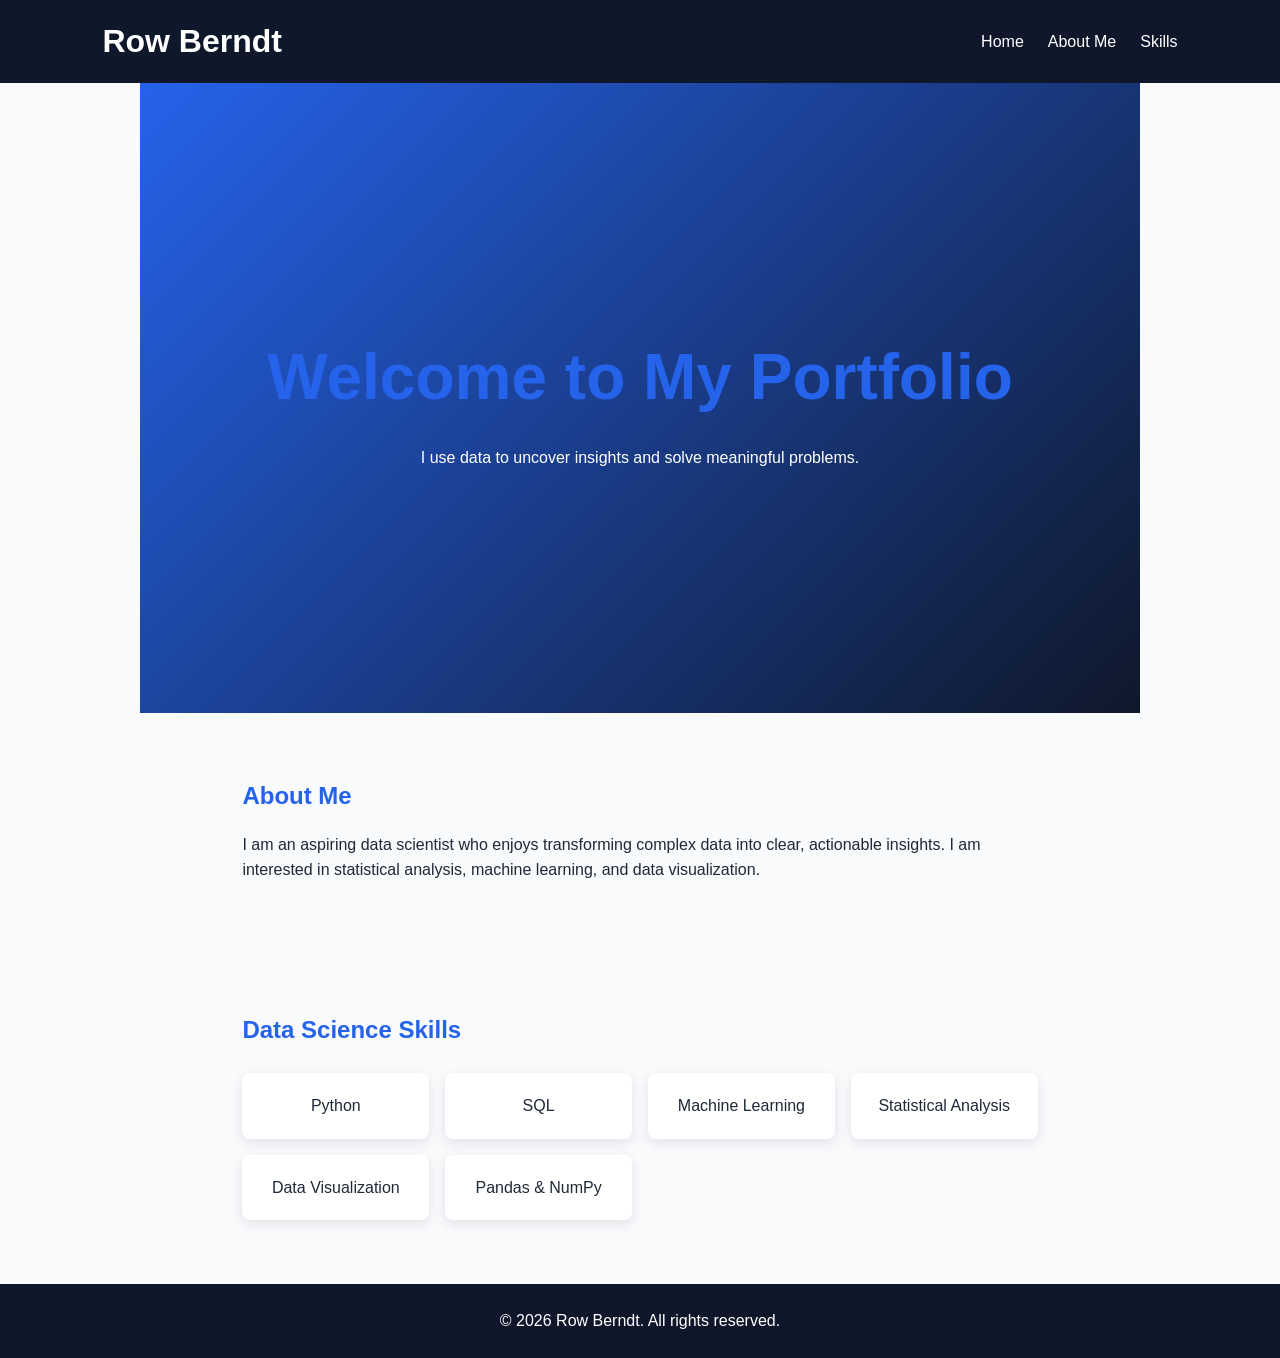
==== index.html @ 3aa7c5f9 "Add initial data science portfolio page" ====
<!DOCTYPE html>
<html lang="en">
<head>
  <meta charset="UTF-8">
  <meta name="viewport" content="width=device-width, initial-scale=1.0">
  <meta name="description" content="Row Berndt's data science portfolio">
  <title>Row Berndt | Data Scientist</title>
  <style>
    * {
      box-sizing: border-box;
      margin: 0;
      padding: 0;
    }

    html {
      scroll-behavior: smooth;
    }

    body {
      font-family: Arial, sans-serif;
      line-height: 1.6;
      color: #1f2937;
      background: #f8fafc;
    }

    header {
      display: flex;
      justify-content: space-between;
      align-items: center;
      gap: 2rem;
      padding: 1rem 8%;
      color: white;
      background: #0f172a;
    }

    nav ul {
      display: flex;
      gap: 1.5rem;
      list-style: none;
    }

    nav a {
      color: white;
      text-decoration: none;
    }

    nav a:hover,
    nav a:focus {
      color: #38bdf8;
    }

    .hero {
      min-height: 70vh;
      display: grid;
      place-content: center;
      padding: 2rem;
      text-align: center;
      color: white;
      background: linear-gradient(135deg, #2563eb, #0f172a);
    }

    .hero h2 {
      margin-bottom: 1rem;
      font-size: clamp(2rem, 6vw, 4rem);
    }

    section {
      max-width: 1000px;
      margin: auto;
      padding: 4rem 8%;
    }

    section h2 {
      margin-bottom: 1rem;
      color: #2563eb;
    }

    .skills-grid {
      display: grid;
      grid-template-columns: repeat(auto-fit, minmax(180px, 1fr));
      gap: 1rem;
      margin-top: 1.5rem;
    }

    .skill {
      padding: 1.25rem;
      text-align: center;
      background: white;
      border-radius: 8px;
      box-shadow: 0 4px 12px rgb(15 23 42 / 10%);
    }

    footer {
      padding: 1.5rem;
      text-align: center;
      color: white;
      background: #0f172a;
    }

    @media (max-width: 600px) {
      header {
        flex-direction: column;
      }
    }
  </style>
</head>
<body>
  <header>
    <h1>Row Berndt</h1>
    <nav aria-label="Main navigation">
      <ul>
        <li><a href="#home">Home</a></li>
        <li><a href="#about">About Me</a></li>
        <li><a href="#skills">Skills</a></li>
      </ul>
    </nav>
  </header>

  <main>
    <section class="hero" id="home">
      <div>
        <h2>Welcome to My Portfolio</h2>
        <p>I use data to uncover insights and solve meaningful problems.</p>
      </div>
    </section>

    <section id="about">
      <h2>About Me</h2>
      <p>
        I am an aspiring data scientist who enjoys transforming complex data
        into clear, actionable insights. I am interested in statistical
        analysis, machine learning, and data visualization.
      </p>
    </section>

    <section id="skills">
      <h2>Data Science Skills</h2>
      <div class="skills-grid">
        <div class="skill">Python</div>
        <div class="skill">SQL</div>
        <div class="skill">Machine Learning</div>
        <div class="skill">Statistical Analysis</div>
        <div class="skill">Data Visualization</div>
        <div class="skill">Pandas &amp; NumPy</div>
      </div>
    </section>
  </main>

  <footer>
    <p>&copy; 2026 Row Berndt. All rights reserved.</p>
  </footer>
</body>
</html>
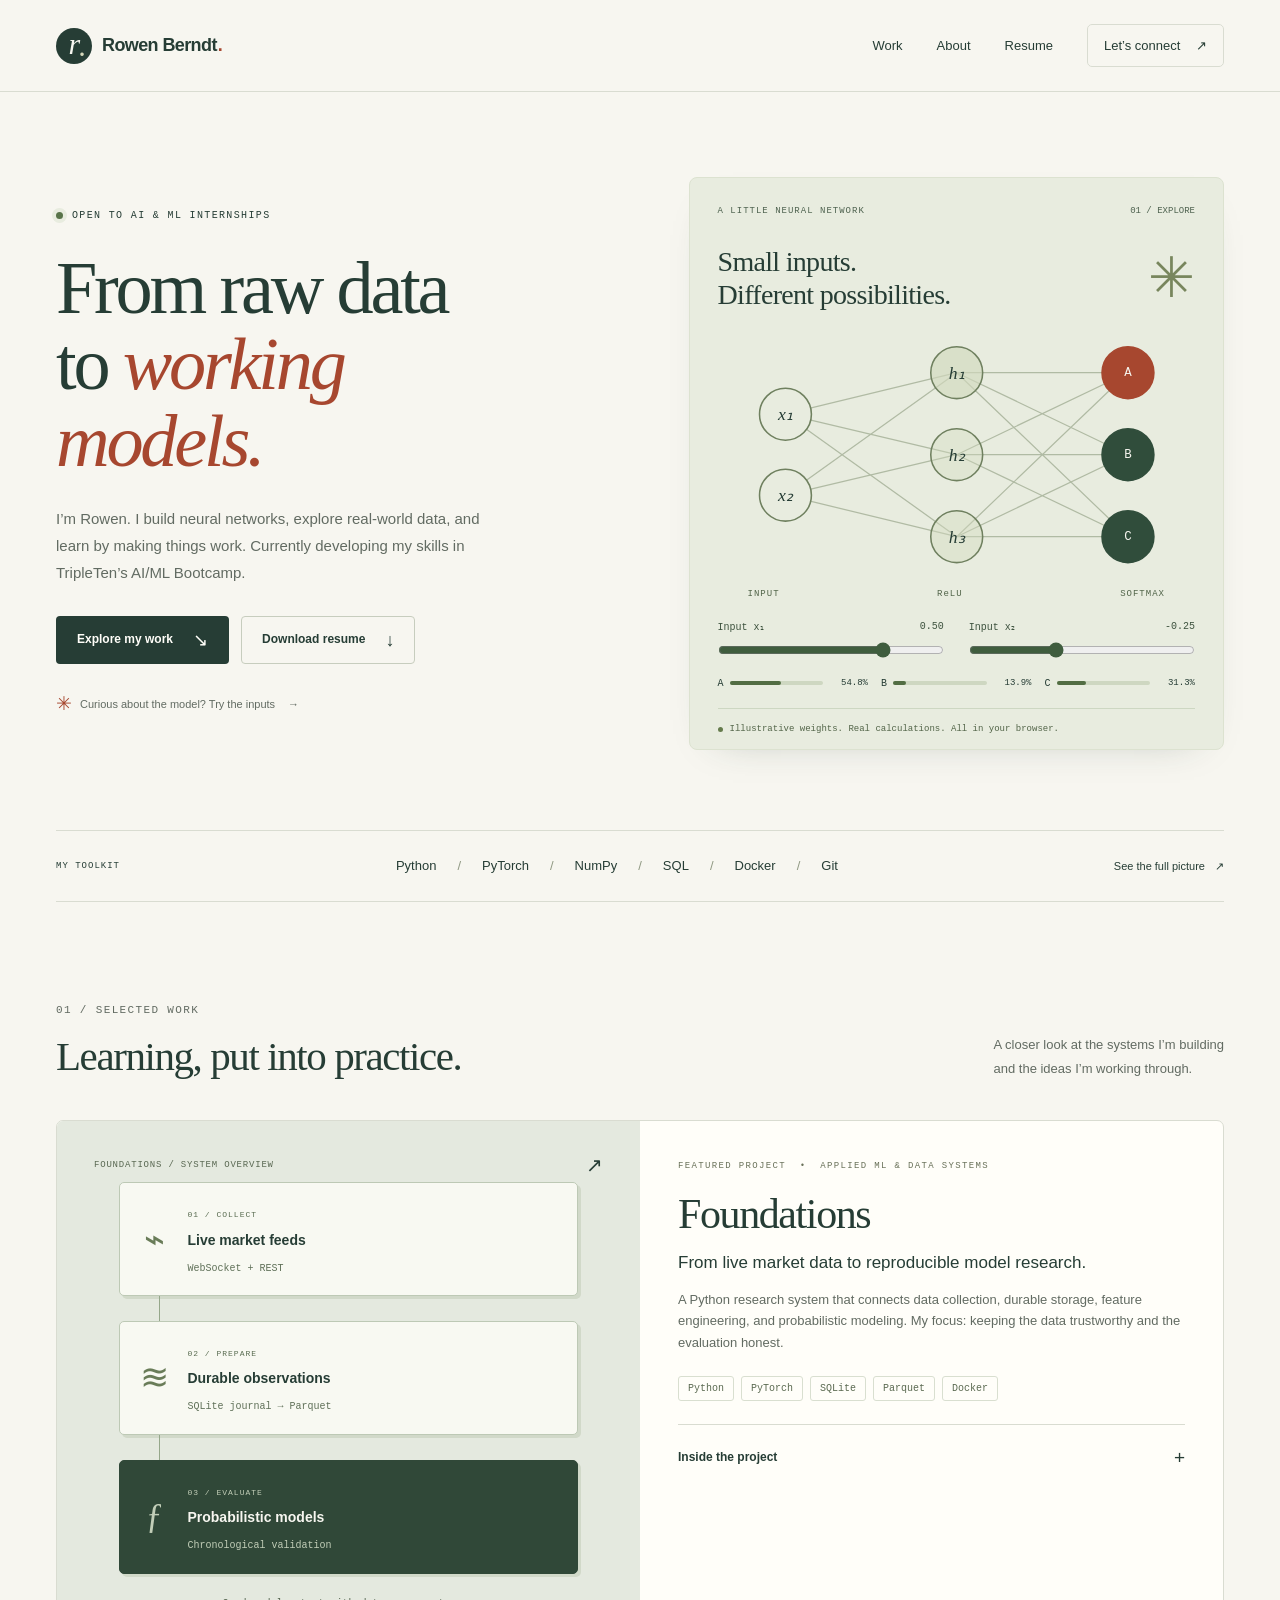
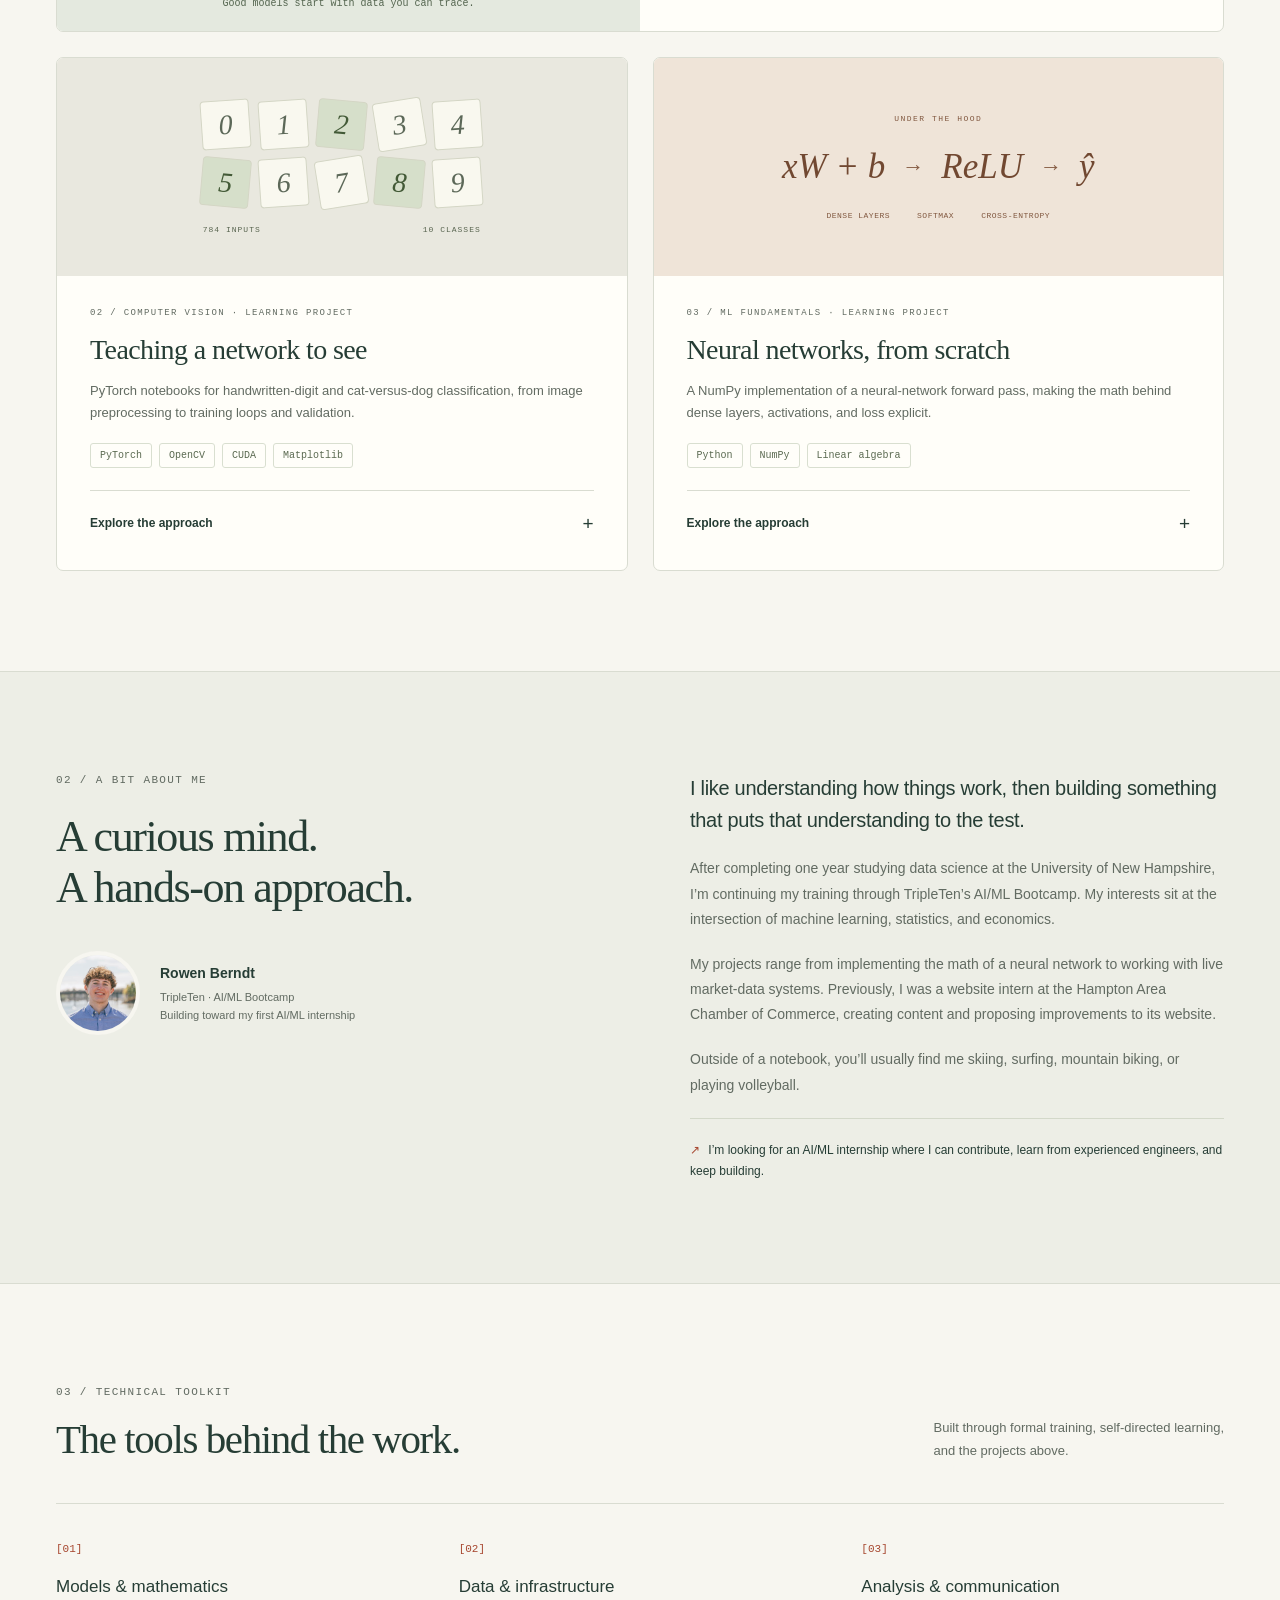
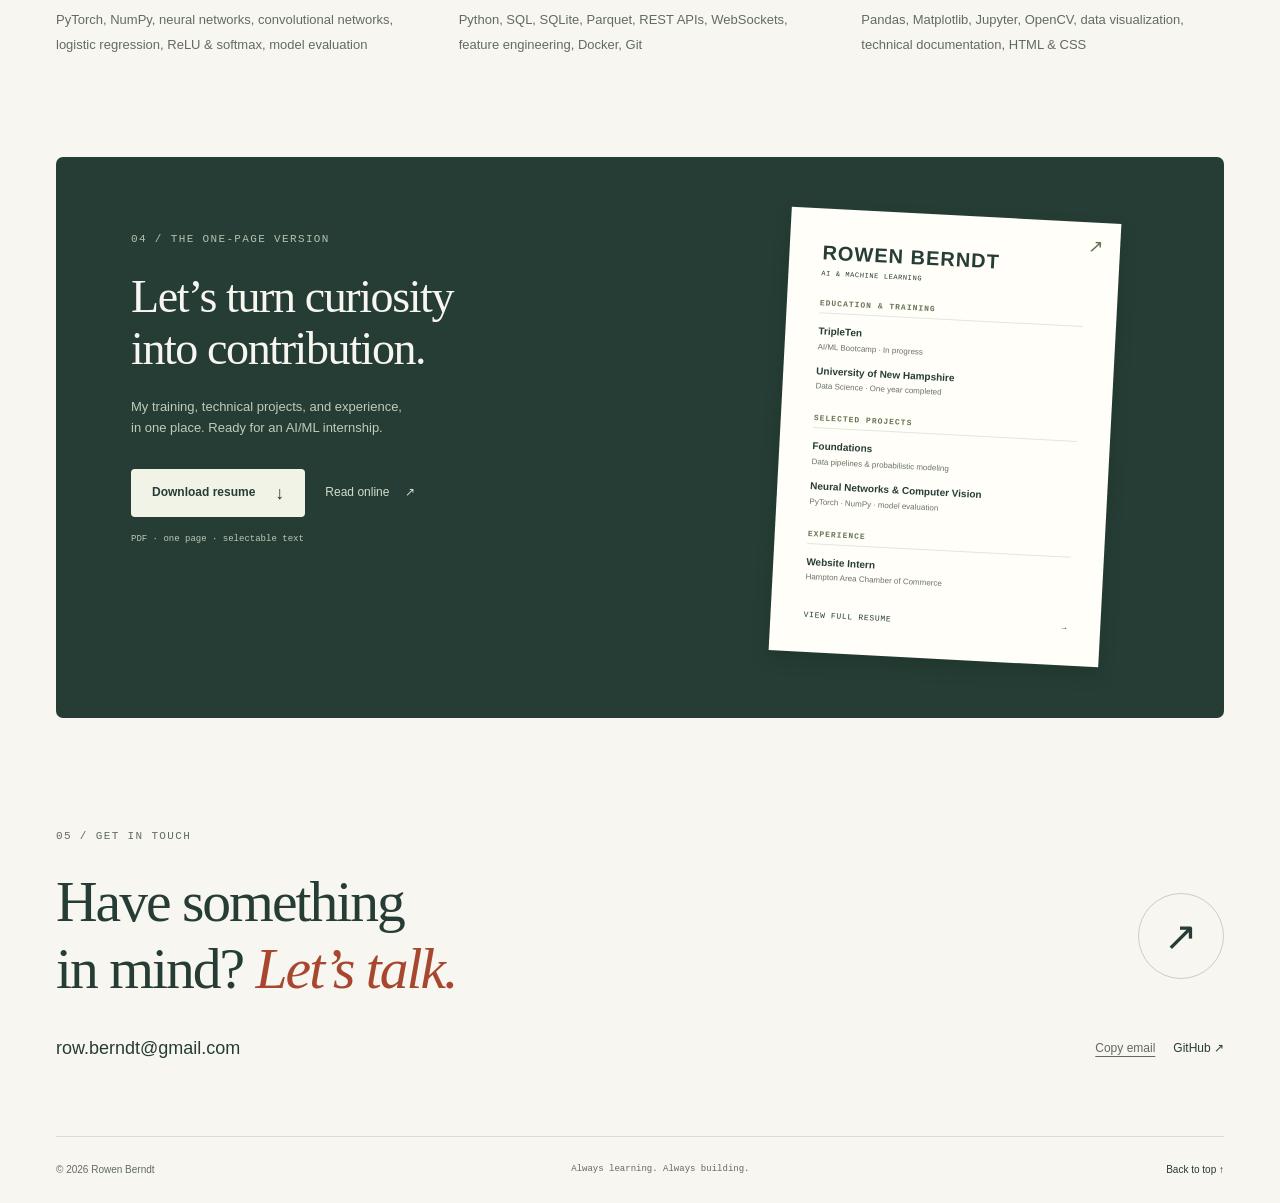
==== commit a21069ee: "Upgrade AI/ML portfolio and add internship-focused resume" ====
--- a/index.html
+++ b/index.html
@@ -2,152 +2,84 @@
 <html lang="en">
 <head>
   <meta charset="UTF-8">
-  <meta name="viewport" content="width=device-width, initial-scale=1.0">
-  <meta name="description" content="Row Berndt's data science portfolio">
-  <title>Row Berndt | Data Scientist</title>
-  <style>
-    * {
-      box-sizing: border-box;
-      margin: 0;
-      padding: 0;
-    }
-
-    html {
-      scroll-behavior: smooth;
-    }
-
-    body {
-      font-family: Arial, sans-serif;
-      line-height: 1.6;
-      color: #1f2937;
-      background: #f8fafc;
-    }
-
-    header {
-      display: flex;
-      justify-content: space-between;
-      align-items: center;
-      gap: 2rem;
-      padding: 1rem 8%;
-      color: white;
-      background: #0f172a;
-    }
-
-    nav ul {
-      display: flex;
-      gap: 1.5rem;
-      list-style: none;
-    }
-
-    nav a {
-      color: white;
-      text-decoration: none;
-    }
-
-    nav a:hover,
-    nav a:focus {
-      color: #38bdf8;
-    }
-
-    .hero {
-      min-height: 70vh;
-      display: grid;
-      place-content: center;
-      padding: 2rem;
-      text-align: center;
-      color: white;
-      background: linear-gradient(135deg, #2563eb, #0f172a);
-    }
-
-    .hero h2 {
-      margin-bottom: 1rem;
-      font-size: clamp(2rem, 6vw, 4rem);
-    }
-
-    section {
-      max-width: 1000px;
-      margin: auto;
-      padding: 4rem 8%;
-    }
-
-    section h2 {
-      margin-bottom: 1rem;
-      color: #2563eb;
-    }
-
-    .skills-grid {
-      display: grid;
-      grid-template-columns: repeat(auto-fit, minmax(180px, 1fr));
-      gap: 1rem;
-      margin-top: 1.5rem;
-    }
-
-    .skill {
-      padding: 1.25rem;
-      text-align: center;
-      background: white;
-      border-radius: 8px;
-      box-shadow: 0 4px 12px rgb(15 23 42 / 10%);
-    }
-
-    footer {
-      padding: 1.5rem;
-      text-align: center;
-      color: white;
-      background: #0f172a;
-    }
-
-    @media (max-width: 600px) {
-      header {
-        flex-direction: column;
-      }
-    }
-  </style>
+  <meta name="viewport" content="width=device-width, initial-scale=1">
+  <meta name="theme-color" content="#f7f6f0">
+  <meta name="description" content="Rowen Berndt builds neural networks and data systems while training in TripleTen's AI/ML Bootcamp. Explore machine learning projects and download a resume for AI/ML internship opportunities.">
+  <meta property="og:title" content="Rowen Berndt | AI & Machine Learning">
+  <meta property="og:description" content="From raw data to working models. Explore my machine learning projects, technical background, and resume.">
+  <meta property="og:type" content="website">
+  <title>Rowen Berndt | AI & Machine Learning</title>
+  <link rel="icon" href="assets/favicon.svg" type="image/svg+xml">
+  <link rel="stylesheet" href="styles.css">
+  <script src="script.js" defer></script>
 </head>
 <body>
-  <header>
-    <h1>Row Berndt</h1>
-    <nav aria-label="Main navigation">
-      <ul>
-        <li><a href="#home">Home</a></li>
-        <li><a href="#about">About Me</a></li>
-        <li><a href="#skills">Skills</a></li>
-      </ul>
-    </nav>
+  <a class="skip-link" href="#main">Skip to content</a>
+  <header class="site-header">
+    <div class="container header-inner">
+      <a class="wordmark" href="#home" aria-label="Rowen Berndt, home"><span class="monogram" aria-hidden="true">r<span>.</span></span> Rowen Berndt<span class="wordmark-dot" aria-hidden="true">.</span></a>
+      <nav aria-label="Main navigation"><a href="#work">Work</a><a href="#about">About</a><a href="#resume">Resume</a><a class="nav-contact" href="#contact">Let’s connect <span aria-hidden="true">↗</span></a></nav>
+    </div>
   </header>
+  <main id="main">
+    <section class="hero container" id="home" aria-labelledby="hero-title">
+      <div class="hero-copy">
+        <p class="eyebrow availability"><span aria-hidden="true"></span> OPEN TO AI &amp; ML INTERNSHIPS</p>
+        <h1 id="hero-title">From raw data<br> to <em>working<br class="desktop-break"> models.</em></h1>
+        <p class="hero-description">I’m Rowen. I build neural networks, explore real-world data, and learn by making things work. Currently developing my skills in TripleTen’s AI/ML Bootcamp.</p>
+        <div class="button-row"><a class="button primary" href="#work">Explore my work <span aria-hidden="true">↘</span></a><a class="button secondary" href="assets/Rowen-Berndt-Resume.pdf" download>Download resume <span aria-hidden="true">↓</span></a></div>
+        <p class="hero-footnote"><span class="small-cross" aria-hidden="true">✳</span> Curious about the model? Try the inputs <span aria-hidden="true">→</span></p>
+      </div>
+      <div class="model-card">
+        <div class="model-top"><span class="eyebrow">A LITTLE NEURAL NETWORK</span><span class="model-counter" aria-hidden="true">01 / EXPLORE</span></div>
+        <div class="model-title"><h2>Small inputs.<br> Different possibilities.</h2><span class="model-star" aria-hidden="true">✳</span></div>
+        <div class="network" id="network">
+          <svg viewBox="0 0 460 248" role="img" aria-labelledby="network-title network-desc">
+            <title id="network-title">A two-input, three-hidden-neuron, three-output neural network</title>
+            <desc id="network-desc">Adjust the two sliders below to change the inputs. ReLU hidden activations feed a softmax output. The three class probabilities are shown below the diagram.</desc>
+            <g class="network-lines" fill="none"><path d="M65 85L230 45 M65 85L230 124 M65 85L230 203 M65 163L230 45 M65 163L230 124 M65 163L230 203"/><path d="M230 45L395 45 M230 45L395 124 M230 45L395 203 M230 124L395 45 M230 124L395 124 M230 124L395 203 M230 203L395 45 M230 203L395 124 M230 203L395 203"/></g>
+            <g class="input-nodes"><circle cx="65" cy="85" r="25"/><circle cx="65" cy="163" r="25"/></g>
+            <g class="hidden-nodes"><circle cx="230" cy="45" r="25"/><circle cx="230" cy="124" r="25"/><circle cx="230" cy="203" r="25"/></g>
+            <g class="output-nodes"><circle cx="395" cy="45" r="25"/><circle cx="395" cy="124" r="25"/><circle cx="395" cy="203" r="25"/></g>
+            <g class="node-labels" text-anchor="middle" dominant-baseline="central"><text x="65" y="85">x₁</text><text x="65" y="163">x₂</text><text x="230" y="45">h₁</text><text x="230" y="124">h₂</text><text x="230" y="203">h₃</text><text x="395" y="45">A</text><text x="395" y="124">B</text><text x="395" y="203">C</text></g>
+          </svg>
+          <div class="network-labels" aria-hidden="true"><span>INPUT</span><span>ReLU</span><span>SOFTMAX</span></div>
+        </div>
+        <div class="demo-controls" hidden>
+          <div class="sliders"><label for="input-one">Input x₁ <output id="value-one" for="input-one">0.50</output><input id="input-one" type="range" min="-1" max="1" step="0.05" value="0.5"></label><label for="input-two">Input x₂ <output id="value-two" for="input-two">−0.25</output><input id="input-two" type="range" min="-1" max="1" step="0.05" value="-0.25"></label></div>
+          <div class="probabilities" aria-label="Output class probabilities"><div><span>A</span><span class="bar-track"><span id="bar-a"></span></span><output id="prob-a">0%</output></div><div><span>B</span><span class="bar-track"><span id="bar-b"></span></span><output id="prob-b">0%</output></div><div><span>C</span><span class="bar-track"><span id="bar-c"></span></span><output id="prob-c">0%</output></div></div>
+          <p class="sr-only" id="model-announcement" role="status"></p>
+        </div>
+        <noscript><p class="demo-note">Enable JavaScript to explore the network’s inputs and outputs.</p></noscript>
+        <div class="model-bottom"><span class="status-dot" aria-hidden="true"></span><p>Illustrative weights. Real calculations. All in your browser.</p></div>
+      </div>
+    </section>
+    <div class="focus-strip container" aria-label="Areas of focus"><span>MY TOOLKIT</span><p>Python <i>/</i> PyTorch <i>/</i> NumPy <i>/</i> SQL <i>/</i> Docker <i>/</i> Git</p><a href="#skills">See the full picture <span aria-hidden="true">↗</span></a></div>
 
-  <main>
-    <section class="hero" id="home">
-      <div>
-        <h2>Welcome to My Portfolio</h2>
-        <p>I use data to uncover insights and solve meaningful problems.</p>
+    <section class="work-section container section-space" id="work" aria-labelledby="work-title">
+      <div class="section-heading"><div><p class="eyebrow">01 / SELECTED WORK</p><h2 id="work-title">Learning, put into practice.</h2></div><p>A closer look at the systems I’m building<br> and the ideas I’m working through.</p></div>
+      <article class="featured-project">
+        <div class="pipeline-art" aria-label="Foundations pipeline: live feeds to validated observations, model inputs, and evaluation">
+          <div class="art-top"><span class="eyebrow">FOUNDATIONS / SYSTEM OVERVIEW</span><span aria-hidden="true">↗</span></div>
+          <div class="pipeline"><div class="pipeline-node"><span class="pipeline-icon" aria-hidden="true">⌁</span><div><small>01 / COLLECT</small><strong>Live market feeds</strong><span>WebSocket + REST</span></div></div><span class="pipeline-connector" aria-hidden="true"></span><div class="pipeline-node"><span class="pipeline-icon" aria-hidden="true">≋</span><div><small>02 / PREPARE</small><strong>Durable observations</strong><span>SQLite journal → Parquet</span></div></div><span class="pipeline-connector" aria-hidden="true"></span><div class="pipeline-node last"><span class="pipeline-icon" aria-hidden="true">ƒ</span><div><small>03 / EVALUATE</small><strong>Probabilistic models</strong><span>Chronological validation</span></div></div></div>
+          <p class="art-caption">Good models start with data you can trace.</p>
+        </div>
+        <div class="featured-copy"><p class="eyebrow project-type">FEATURED PROJECT <span>•</span> APPLIED ML &amp; DATA SYSTEMS</p><h3>Foundations</h3><p class="project-deck">From live market data to reproducible model research.</p><p>A Python research system that connects data collection, durable storage, feature engineering, and probabilistic modeling. My focus: keeping the data trustworthy and the evaluation honest.</p><ul class="tags" aria-label="Technologies"><li>Python</li><li>PyTorch</li><li>SQLite</li><li>Parquet</li><li>Docker</li></ul><details><summary>Inside the project <span aria-hidden="true">+</span></summary><div class="case-study"><h4>The challenge</h4><p>Live feeds can disconnect, repeat records, and reveal outcomes after a decision. A useful research dataset needs to preserve that timing.</p><h4>The implementation</h4><ul><li>WebSocket and REST ingestion with persistent record identities, replay, and Parquet exports.</li><li>A regularized logistic-regression baseline with shared historical and inference feature transforms.</li><li>Event-based chronological evaluation and separate outcome labels to reduce data leakage.</li><li>A PyTorch attention architecture for joint order-book modeling, currently under development.</li></ul><h4>What’s next</h4><p>Complete training and held-out evaluation of the joint model. The system is a research project; model profitability has not been established.</p><a href="mailto:row.berndt@gmail.com?subject=Let%27s%20talk%20about%20Foundations">Discuss this project <span aria-hidden="true">↗</span></a><p class="source-note">Private repository · implementation in progress</p></div></details></div>
+      </article>
+      <div class="project-grid">
+        <article class="project-card"><div class="mini-art vision-art" aria-hidden="true"><div class="pixel-grid"><span>0</span><span>1</span><span>2</span><span>3</span><span>4</span><span>5</span><span>6</span><span>7</span><span>8</span><span>9</span></div><div class="vision-caption"><span>784 INPUTS</span><span>10 CLASSES</span></div></div><div class="project-body"><p class="eyebrow">02 / COMPUTER VISION · LEARNING PROJECT</p><h3>Teaching a network to see</h3><p>PyTorch notebooks for handwritten-digit and cat-versus-dog classification, from image preprocessing to training loops and validation.</p><ul class="tags"><li>PyTorch</li><li>OpenCV</li><li>CUDA</li><li>Matplotlib</li></ul><details><summary>Explore the approach <span aria-hidden="true">+</span></summary><div class="case-study"><p>The MNIST classifier maps 784 pixels through three 64-unit hidden layers to 10 digit classes, using Adam and negative log-likelihood loss. Its saved notebook reports 97.2% test accuracy in a single run; that is a recorded result, not a new benchmark.</p><p>The image-classification notebook preprocesses grayscale images to 50 × 50 pixels and uses three convolutional layers, max pooling, GPU training, and a 10% validation split. Training and validation accuracy and loss are logged for visualization.</p><p class="source-note">First-Neural-Net · private repository · learning exercises</p><a href="mailto:row.berndt@gmail.com?subject=Computer%20vision%20project">Discuss this project <span aria-hidden="true">↗</span></a></div></details></div></article>
+        <article class="project-card"><div class="mini-art math-art" aria-hidden="true"><span class="math-tag">UNDER THE HOOD</span><div class="equation">xW + b <span>→</span> ReLU <span>→</span> ŷ</div><div class="math-caption"><span>DENSE LAYERS</span><span>SOFTMAX</span><span>CROSS-ENTROPY</span></div></div><div class="project-body"><p class="eyebrow">03 / ML FUNDAMENTALS · LEARNING PROJECT</p><h3>Neural networks, from scratch</h3><p>A NumPy implementation of a neural-network forward pass, making the math behind dense layers, activations, and loss explicit.</p><ul class="tags"><li>Python</li><li>NumPy</li><li>Linear algebra</li></ul><details><summary>Explore the approach <span aria-hidden="true">+</span></summary><div class="case-study"><p>Using the NNFS spiral dataset, this exercise implements two dense layers, ReLU, numerically stable softmax, and categorical cross-entropy. It accepts integer or one-hot labels.</p><p>The implementation covers the forward pass and loss calculation. Backpropagation and optimization are a future extension. The interactive network above uses the same 2 → 3 → 3 structure with illustrative weights.</p><p class="source-note">First-Neural-Net · private repository · NNFS learning exercise</p><a href="#home">Try the interactive network <span aria-hidden="true">↑</span></a></div></details></div></article>
       </div>
     </section>
 
-    <section id="about">
-      <h2>About Me</h2>
-      <p>
-        I am an aspiring data scientist who enjoys transforming complex data
-        into clear, actionable insights. I am interested in statistical
-        analysis, machine learning, and data visualization.
-      </p>
-    </section>
+    <section class="about-section section-space" id="about" aria-labelledby="about-title"><div class="container about-grid"><div class="about-intro"><p class="eyebrow">02 / A BIT ABOUT ME</p><h2 id="about-title">A curious mind.<br> A hands-on approach.</h2><div class="portrait-block"><img src="assets/rowen-berndt.jpg" alt="Rowen Berndt" width="464" height="464" loading="lazy"><div><strong>Rowen Berndt</strong><span>TripleTen · AI/ML Bootcamp</span><span>Building toward my first AI/ML internship</span></div></div></div><div class="about-copy"><p class="large-copy">I like understanding how things work, then building something that puts that understanding to the test.</p><p>After completing one year studying data science at the University of New Hampshire, I’m continuing my training through TripleTen’s AI/ML Bootcamp. My interests sit at the intersection of machine learning, statistics, and economics.</p><p>My projects range from implementing the math of a neural network to working with live market-data systems. Previously, I was a website intern at the Hampton Area Chamber of Commerce, creating content and proposing improvements to its website.</p><p>Outside of a notebook, you’ll usually find me skiing, surfing, mountain biking, or playing volleyball.</p><p class="opportunity-note"><span aria-hidden="true">↗</span> I’m looking for an AI/ML internship where I can contribute, learn from experienced engineers, and keep building.</p></div></div></section>
 
-    <section id="skills">
-      <h2>Data Science Skills</h2>
-      <div class="skills-grid">
-        <div class="skill">Python</div>
-        <div class="skill">SQL</div>
-        <div class="skill">Machine Learning</div>
-        <div class="skill">Statistical Analysis</div>
-        <div class="skill">Data Visualization</div>
-        <div class="skill">Pandas &amp; NumPy</div>
-      </div>
-    </section>
+    <section class="container skills-section section-space" id="skills" aria-labelledby="skills-title"><div class="section-heading"><div><p class="eyebrow">03 / TECHNICAL TOOLKIT</p><h2 id="skills-title">The tools behind the work.</h2></div><p>Built through formal training, self-directed learning,<br> and the projects above.</p></div><div class="skills-grid"><div><span class="skill-number">[01]</span><h3>Models &amp; mathematics</h3><p>PyTorch, NumPy, neural networks, convolutional networks, logistic regression, ReLU &amp; softmax, model evaluation</p></div><div><span class="skill-number">[02]</span><h3>Data &amp; infrastructure</h3><p>Python, SQL, SQLite, Parquet, REST APIs, WebSockets, feature engineering, Docker, Git</p></div><div><span class="skill-number">[03]</span><h3>Analysis &amp; communication</h3><p>Pandas, Matplotlib, Jupyter, OpenCV, data visualization, technical documentation, HTML &amp; CSS</p></div></div></section>
+
+    <section class="container resume-section" id="resume" aria-labelledby="resume-title"><div class="resume-panel"><div class="resume-copy"><p class="eyebrow">04 / THE ONE-PAGE VERSION</p><h2 id="resume-title">Let’s turn curiosity<br> into contribution.</h2><p>My training, technical projects, and experience,<br> in one place. Ready for an AI/ML internship.</p><div class="button-row"><a class="button light" href="assets/Rowen-Berndt-Resume.pdf" download>Download resume <span aria-hidden="true">↓</span></a><a class="text-link" href="resume.html">Read online <span aria-hidden="true">↗</span></a></div><span class="resume-format">PDF · one page · selectable text</span></div><a class="resume-preview" href="resume.html" aria-label="Read Rowen Berndt's full resume"><span class="paper-corner" aria-hidden="true">↗</span><strong>ROWEN BERNDT</strong><span class="paper-subtitle">AI &amp; MACHINE LEARNING</span><span class="paper-section">EDUCATION &amp; TRAINING</span><b>TripleTen</b><span>AI/ML Bootcamp · In progress</span><b>University of New Hampshire</b><span>Data Science · One year completed</span><span class="paper-section">SELECTED PROJECTS</span><b>Foundations</b><span>Data pipelines &amp; probabilistic modeling</span><b>Neural Networks &amp; Computer Vision</b><span>PyTorch · NumPy · model evaluation</span><span class="paper-section">EXPERIENCE</span><b>Website Intern</b><span>Hampton Area Chamber of Commerce</span><span class="paper-bottom">VIEW FULL RESUME <span aria-hidden="true">→</span></span></a></div></section>
+
+    <section class="container contact-section section-space" id="contact" aria-labelledby="contact-title"><p class="eyebrow">05 / GET IN TOUCH</p><div class="contact-heading"><h2 id="contact-title">Have something<br> in mind? <em>Let’s talk.</em></h2><a class="contact-arrow" href="mailto:row.berndt@gmail.com" aria-label="Email Rowen Berndt"><span aria-hidden="true">↗</span></a></div><div class="contact-bottom"><a class="email-link" href="mailto:row.berndt@gmail.com">row.berndt@gmail.com</a><div><button class="copy-email" type="button" hidden>Copy email</button><span class="copy-status" role="status"></span><a href="https://github.com/rowberndt" target="_blank" rel="noopener noreferrer">GitHub <span aria-hidden="true">↗</span></a></div></div></section>
   </main>
-
-  <footer>
-    <p>&copy; 2026 Row Berndt. All rights reserved.</p>
-  </footer>
+  <footer class="container site-footer"><p>© <span id="year">2026</span> Rowen Berndt</p><p>Always learning. Always building.</p><a href="#home">Back to top <span aria-hidden="true">↑</span></a></footer>
 </body>
 </html>
--- a/styles.css
+++ b/styles.css
@@ -0,0 +1,15 @@
+:root{--paper:#f7f6f0;--ink:#263d35;--muted:#626b62;--line:#d9dcd1;--accent:#a7472f;--sage:#e8ecdf;--white:#fffef9;--serif:Georgia,'Times New Roman',serif;--sans:'Segoe UI',Arial,sans-serif;--mono:Consolas,'Courier New',monospace}
+*{box-sizing:border-box}html{scroll-behavior:smooth;scroll-padding-top:100px}body{margin:0;background:var(--paper);color:var(--ink);font-family:var(--sans);font-size:16px;line-height:1.65}a{color:inherit;text-decoration:none}button,input{font:inherit}button,a,input,summary{-webkit-tap-highlight-color:transparent}a,button,summary{touch-action:manipulation}button{cursor:pointer}img,svg{display:block;max-width:100%}h1,h2,h3,h4,p{margin:0}h1,h2,h3{font-weight:500;line-height:1.12}h2{font-family:var(--serif);font-size:clamp(2rem,3.2vw,2.9rem);letter-spacing:-1.4px}p{color:var(--muted)}a:hover{text-decoration:underline;text-underline-offset:5px}a:focus-visible,button:focus-visible,input:focus-visible,summary:focus-visible{outline:3px solid var(--accent);outline-offset:6px}::selection{background:#dce3c9;color:var(--ink)}[hidden]{display:none!important}.container{width:min(1200px,calc(100% - 112px));margin-inline:auto}.section-space{padding-block:100px}.eyebrow{font:11px/1.6 var(--mono);letter-spacing:1.35px;color:var(--muted)}
+.site-header{background:rgba(247,246,240,.97);position:sticky;top:0;z-index:10;border-bottom:1px solid var(--line)}.header-inner{min-height:91px;display:flex;align-items:center;justify-content:space-between;gap:24px}.wordmark{display:flex;align-items:center;gap:10px;font-size:18px;font-weight:650;letter-spacing:-.6px;white-space:nowrap}.wordmark:hover{text-decoration:none}.wordmark-dot{color:var(--accent);margin-left:-9px}.monogram{display:grid;place-content:center;background:var(--ink);color:var(--paper);width:36px;height:36px;border-radius:50%;font:italic 30px/1 var(--serif);position:relative;padding-bottom:4px}.monogram span{color:#d5d7ba;position:absolute;right:6px;bottom:3px}.site-header nav{display:flex;align-items:center;gap:34px;font-size:13px}.nav-contact{border:1px solid var(--line);padding:10px 16px;border-radius:5px}.nav-contact span{margin-left:12px}
+.hero{display:grid;grid-template-columns:1.06fr 1fr;gap:65px;padding-top:85px;padding-bottom:80px;align-items:center}.availability{display:flex;align-items:center;gap:9px;font-size:10px;color:var(--ink);margin-bottom:26px}.availability>span{width:7px;height:7px;background:#587349;border-radius:100%;box-shadow:0 0 0 4px #e8ecdf}.hero h1{font-family:var(--serif);font-size:clamp(3.4rem,5.8vw,5.3rem);letter-spacing:-3.2px;line-height:1.03;font-weight:400}.hero h1 em{color:var(--accent);font-weight:400}.hero-description{max-width:440px;margin-top:26px;font-size:15px;line-height:1.8}.button-row{display:flex;gap:12px;align-items:center;flex-wrap:wrap;margin-top:30px}.button{display:inline-flex;align-items:center;justify-content:center;gap:20px;min-height:48px;padding:12px 20px;border:1px solid transparent;border-radius:4px;font-size:12px;font-weight:600;transition:background .2s,transform .2s}.button:hover{text-decoration:none;transform:translateY(-2px)}.button span{font-size:18px;font-weight:400;line-height:1}.primary{color:var(--white);background:var(--ink)}.primary:hover{background:#3b5448}.secondary{border-color:#c7cdbe}.secondary:hover{background:var(--sage)}.hero-footnote{display:flex;align-items:center;gap:8px;font-size:11px;margin-top:24px}.small-cross{font-size:19px;color:var(--accent)}.hero-footnote>span:last-child{margin-left:5px}
+.model-card{background:var(--sage);border:1px solid #dce2d0;padding:26px 28px 0;border-radius:8px;position:relative;box-shadow:0 14px 40px -30px #263d3560}.model-top{display:flex;align-items:center;justify-content:space-between;gap:8px}.model-top .eyebrow{font-size:9px;color:#4e624f;letter-spacing:1px}.model-counter{font:9px var(--mono);color:#4e624f}.model-title{display:flex;justify-content:space-between;align-items:center;margin-top:27px}.model-title h2{font-size:28px;line-height:1.18;letter-spacing:-.7px}.model-star{font-size:56px;line-height:1;color:#78865d}.network{margin-top:15px}.network svg{width:100%;height:auto;overflow:visible}.network-lines path{stroke:#738462;stroke-width:1.2;opacity:.48}.input-nodes circle{fill:var(--sage);stroke:#6f805f;stroke-width:1.5}.hidden-nodes circle{fill:#d2dabe;stroke:#6f805f;stroke-width:1.5}.output-nodes circle{fill:#304d3b;stroke:#304d3b;stroke-width:1.5;transition:fill .2s}.output-nodes circle.winner{fill:var(--accent);stroke:var(--accent)}.node-labels{font:italic 17px var(--serif);fill:var(--ink)}.node-labels text:nth-last-child(-n+3){fill:var(--paper);font:12px var(--mono)}.network-labels{display:flex;justify-content:space-between;padding:0 30px;font:9px var(--mono);letter-spacing:1px;color:#516449;margin:5px 0 22px}.sliders{display:grid;grid-template-columns:1fr 1fr;gap:25px}.sliders label{font:10px var(--mono);color:#3d523e}.sliders output{float:right}.sliders input{display:block;width:100%;accent-color:#3f5d3e;height:24px;margin:5px 0 0;cursor:pointer}.probabilities{display:flex;gap:13px;margin:16px 0 19px}.probabilities>div{display:flex;gap:6px;align-items:center;flex:1;font:10px var(--mono);min-width:0}.probabilities output{width:39px;text-align:right;font-size:9px}.bar-track{height:4px;flex:1;background:#ced7c1;border-radius:4px;min-width:10px}.bar-track span{display:block;height:100%;background:#526d43;border-radius:4px;transition:width .18s}.model-bottom{border-top:1px solid #cdd7c2;padding:13px 0;display:flex;gap:7px;align-items:center}.model-bottom p{font:9px/1.6 var(--mono);color:#526448}.status-dot{width:5px;height:5px;background:#657b4c;border-radius:50%;flex-shrink:0}.demo-note{font-size:12px;padding:8px 0 15px}
+.focus-strip{display:flex;align-items:center;justify-content:space-between;border-block:1px solid var(--line);padding-block:24px;gap:30px}.focus-strip>span{font:9px var(--mono);letter-spacing:1px}.focus-strip p{font-size:13px;font-weight:500;color:var(--ink);display:flex;align-items:center;gap:21px}.focus-strip i{font-style:normal;color:#909983;font-weight:300}.focus-strip a{font-size:11px}.focus-strip a span{margin-left:7px}.section-heading{display:flex;align-items:flex-end;justify-content:space-between;margin-bottom:40px;gap:30px}.section-heading .eyebrow{margin-bottom:15px}.section-heading>p{font-size:13px;line-height:1.8;max-width:350px}.featured-project{display:grid;grid-template-columns:1fr 1fr;border:1px solid var(--line);border-radius:7px;overflow:hidden;background:var(--white)}.pipeline-art{background:#e4e9df;padding:28px 37px 22px;display:flex;flex-direction:column;min-height:450px}.art-top{display:flex;justify-content:space-between;align-items:center}.art-top .eyebrow{font-size:9px;letter-spacing:.8px;color:#596852}.art-top>span{font-size:20px}.pipeline{width:90%;margin:auto}.pipeline-node{padding:16px 18px;background:#f8f9f2;border:1px solid #bdc9b5;border-radius:5px;display:flex;align-items:center;gap:17px;box-shadow:3px 3px 0 #d1d9c9}.pipeline-icon{color:#697c58;font:35px var(--serif);width:32px;text-align:center}.pipeline-node small{font:8px var(--mono);letter-spacing:1px;color:#596c51}.pipeline-node strong{display:block;font-size:14px;font-weight:600;margin:3px 0 1px}.pipeline-node div>span{font:10px var(--mono);color:#5f7058}.pipeline-connector{display:block;width:1px;height:25px;background:#95a78a;margin-left:40px}.pipeline-node.last{background:#304838;color:#f7f6f0;border-color:#304838}.pipeline-node.last small,.pipeline-node.last div>span,.pipeline-node.last .pipeline-icon{color:#c2ceb8}.art-caption{text-align:center;font:10px var(--mono);color:#53644e;margin-top:24px}.featured-copy{padding:38px}.project-type{font-size:9px;color:#697159}.project-type span{padding-inline:7px}.featured-copy h3{font:42px var(--serif);letter-spacing:-1.4px;margin-top:16px}.featured-copy .project-deck{font-size:17px;color:var(--ink);line-height:1.5;margin-top:12px}.featured-copy>p:not(.eyebrow):not(.project-deck){font-size:13px;margin-top:14px}.tags{display:flex;flex-wrap:wrap;list-style:none;padding:0;margin:23px 0;gap:7px}.tags li{font:10px/1.5 var(--mono);border:1px solid #d9dfd0;padding:4px 9px;border-radius:3px;color:#5b6a51}.project-grid{display:grid;grid-template-columns:1fr 1fr;gap:25px;margin-top:25px;align-items:start}.project-card{background:var(--white);border:1px solid var(--line);border-radius:7px;overflow:hidden}.mini-art{height:218px;display:flex;align-items:center;justify-content:center;flex-direction:column;padding:30px}.vision-art{background:#e9e8df}.pixel-grid{display:flex;gap:9px;flex-wrap:wrap;max-width:310px;justify-content:center}.pixel-grid span{display:grid;place-content:center;background:#f9f8ef;width:49px;height:49px;border:1px solid #d4d6c5;border-radius:4px;font:italic 28px var(--serif);color:#5c6858;transform:rotate(-4deg)}.pixel-grid span:nth-child(3n){transform:rotate(5deg);background:#d6dfca;color:#435a37}.pixel-grid span:nth-child(4n){transform:rotate(-9deg)}.vision-caption{font:8px var(--mono);letter-spacing:1px;display:flex;justify-content:space-between;width:278px;max-width:100%;margin-top:18px;color:#58644f}.math-art{background:#efe4d8}.math-tag{font:8px var(--mono);letter-spacing:1.5px;color:#80573f}.equation{font:italic 35px var(--serif);color:#714831;display:flex;align-items:center;gap:17px;margin:24px 0}.equation>span{color:#865d45;font:22px var(--sans)}.math-caption{display:flex;gap:27px;font:8px var(--mono);color:#80573f;letter-spacing:.5px}.project-body{padding:30px 33px}.project-body .eyebrow{font-size:9px}.project-body h3{font:28px var(--serif);letter-spacing:-.6px;margin:14px 0}.project-body>p:not(.eyebrow){font-size:13px}.project-body .tags{margin:20px 0}details{border-top:1px solid var(--line);margin-top:22px}summary{display:flex;align-items:center;justify-content:space-between;font-size:12px;font-weight:600;list-style:none;cursor:pointer;padding:17px 0 1px}summary::-webkit-details-marker{display:none}summary>span{font-size:19px;font-weight:400}details[open] summary>span{transform:rotate(45deg)}.case-study{font-size:13px;padding-top:22px}.case-study h4{font-size:13px;color:var(--ink);margin:18px 0 7px}.case-study h4:first-child{margin-top:0}.case-study p+p{margin-top:14px}.case-study ul{padding-left:18px;color:var(--muted)}.case-study li{margin:8px 0}.case-study a{display:inline-block;margin-top:15px;color:var(--ink);text-decoration:underline;text-underline-offset:4px}.case-study .source-note{font:10px/1.6 var(--mono);margin-top:15px}
+.about-section{background:#edeee6;border-block:1px solid var(--line)}.about-grid{display:grid;grid-template-columns:1fr 1fr;gap:100px}.about-intro h2{margin-top:22px;font-size:44px;line-height:1.15}.portrait-block{display:flex;align-items:center;gap:20px;margin-top:38px}.portrait-block img{width:84px;height:84px;border-radius:50%;object-fit:cover;border:4px solid var(--paper)}.portrait-block strong{display:block;font-size:14px;margin-bottom:3px}.portrait-block span{display:block;font-size:11px;color:var(--muted)}.about-copy p{font-size:14px;margin-top:20px;line-height:1.8}.about-copy .large-copy{font-size:20px;color:var(--ink);line-height:1.6;margin-top:0;letter-spacing:-.3px}.about-copy .opportunity-note{border-top:1px solid #d3d8c9;padding-top:21px;font-size:12px;color:var(--ink)}.opportunity-note>span{color:var(--accent);margin-right:5px}.skills-grid{display:grid;grid-template-columns:repeat(3,1fr);gap:40px;border-top:1px solid var(--line);padding-top:30px}.skill-number{font:11px var(--mono);color:var(--accent)}.skills-grid h3{font-size:17px;font-weight:500;margin:17px 0 12px}.skills-grid p{font-size:13px;line-height:1.9}
+.resume-panel{background:#263d35;border-radius:7px;color:var(--paper);display:grid;grid-template-columns:1.15fr .85fr;gap:60px;padding:58px 75px;overflow:hidden}.resume-copy{padding-top:16px}.resume-copy>.eyebrow{color:#b4c2ac}.resume-copy h2{font-size:46px;line-height:1.14;margin:22px 0 20px}.resume-copy>p:not(.eyebrow){font-size:13px;color:#c0cbb8}.light{background:#f2f3e7;color:#263d35}.light:hover{background:#fff}.text-link{color:#d3ddc9;font-size:12px;margin-left:8px}.text-link span{margin-left:12px}.resume-format{display:block;font:9px var(--mono);color:#bdc9b4;margin-top:17px}.resume-preview{background:var(--white);color:var(--ink);box-shadow:0 8px 16px #14281f45;transform:rotate(3deg);padding:33px;display:flex;flex-direction:column;position:relative;margin-inline:auto;width:100%;max-width:330px;transition:transform .25s}.resume-preview:hover{text-decoration:none;transform:rotate(0deg)}.resume-preview>strong{font:20px var(--sans);font-weight:650;letter-spacing:1px}.paper-subtitle{font:7px var(--mono);letter-spacing:.6px;margin-top:5px}.resume-preview .paper-section{font:8px var(--mono);font-weight:600;margin-top:21px;color:#687555;letter-spacing:1px;padding-bottom:5px;border-bottom:1px solid #e3e6dc}.resume-preview>b{font-size:10px;margin-top:10px;font-weight:600}.resume-preview>span:not([class]){font-size:8px;color:#6b7465}.paper-corner{position:absolute;right:17px;top:10px;color:#607452;font-size:18px}.paper-bottom{display:flex;justify-content:space-between;font:8px var(--mono);letter-spacing:.7px;margin-top:27px}
+.contact-section{padding-top:110px;padding-bottom:70px}.contact-heading{display:flex;align-items:center;justify-content:space-between;margin-top:24px}.contact-heading h2{font-size:clamp(40px,4.5vw,62px);line-height:1.15;letter-spacing:-2px}.contact-heading em{color:var(--accent);font-weight:400}.contact-arrow{display:grid;place-content:center;border:1px solid #c9d0be;width:86px;height:86px;border-radius:50%;font-size:40px;font-weight:300;transition:background .2s}.contact-arrow:hover{background:var(--sage);text-decoration:none}.contact-bottom{display:flex;align-items:center;justify-content:space-between;margin-top:30px;gap:20px}.email-link{font-size:18px}.contact-bottom>div{display:flex;align-items:center;gap:18px;font-size:12px}.copy-email{background:transparent;border:0;padding:7px 0;color:var(--muted);font-size:12px;text-decoration:underline;text-underline-offset:4px}.copy-status{font-size:11px}.copy-status:empty{display:none}.site-footer{border-top:1px solid var(--line);display:flex;justify-content:space-between;align-items:center;padding-block:25px;gap:20px;font-size:10px}.site-footer p:nth-child(2){font-family:var(--mono);font-size:9px}.site-footer a{font-size:10px}.sr-only,.skip-link:not(:focus){position:absolute;width:1px;height:1px;padding:0;margin:-1px;overflow:hidden;clip:rect(0,0,0,0);white-space:nowrap;border:0}.skip-link:focus{position:fixed;top:10px;left:10px;background:var(--white);padding:10px 20px;z-index:100}
+@media(min-width:1500px){.hero{padding-top:105px;padding-bottom:100px}}
+@media(max-width:1100px){.container{width:calc(100% - 64px)}.hero{gap:35px}.hero h1{font-size:64px}.button{padding:12px 14px;gap:12px}.model-card{padding:22px 20px 0}.focus-strip p{gap:13px}.focus-strip>a{display:none}.about-grid{gap:50px}.resume-panel{padding:45px;gap:40px}.resume-copy h2{font-size:39px}.pipeline-art{padding:25px}.pipeline{width:100%}.featured-copy{padding:30px}.equation{font-size:30px;gap:10px}.math-caption{gap:16px}}
+@media(max-width:800px){.header-inner{min-height:78px}.site-header nav{gap:21px}.nav-contact{display:none}.hero{grid-template-columns:1fr;gap:44px;padding-top:56px;padding-bottom:50px}.hero h1{font-size:clamp(54px,9vw,74px);letter-spacing:-2.5px}.desktop-break{display:none}.hero-description{max-width:510px}.hero-footnote{display:none}.model-card{max-width:570px;width:100%;padding:25px 30px 0}.model-title h2{font-size:30px}.network svg{max-height:245px}.model-top .eyebrow,.model-counter{font-size:10px}.model-bottom p{font-size:10px}.network-labels{padding-inline:10%}.section-space{padding-block:66px}.focus-strip{gap:20px;align-items:flex-start}.focus-strip p{flex-wrap:wrap;gap:10px;font-size:12px}.focus-strip>span{white-space:nowrap;padding-top:4px}.section-heading{display:block}.section-heading>p{margin-top:18px}.featured-project{grid-template-columns:1fr}.pipeline-art{min-height:445px;padding:30px}.pipeline{max-width:360px}.featured-copy{padding:30px}.project-grid{gap:20px}.project-body{padding:25px}.project-body h3{font-size:25px}.mini-art{height:200px;padding:20px}.pixel-grid{gap:6px}.pixel-grid span{width:36px;height:39px;font-size:25px}.vision-caption{font-size:7px}.equation{font-size:25px;gap:6px}.math-caption{gap:10px;font-size:6px}.about-grid{grid-template-columns:1fr;gap:35px}.about-intro h2{font-size:40px}.portrait-block{margin-top:27px}.skills-grid{gap:25px}.skills-grid h3{font-size:15px}.skills-grid p{font-size:12px}.resume-panel{padding:40px 32px;gap:30px}.resume-copy{padding-top:0}.resume-copy h2{font-size:33px}.resume-preview{padding:25px;align-self:center}.resume-preview>strong{font-size:15px}.resume-preview>b{font-size:9px}.resume-preview>span:not([class]){font-size:7px}.paper-subtitle{font-size:6px}.resume-copy .button-row{gap:20px}.resume-copy>p br{display:none}.contact-section{padding-top:70px}}
+@media(max-width:560px){.container{width:calc(100% - 40px)}.wordmark{font-size:16px;gap:8px}.wordmark-dot{margin-left:-7px}.monogram{width:30px;height:30px;font-size:26px}.site-header nav{gap:16px;font-size:11px}.header-inner{gap:12px;min-height:72px}.hero{padding-top:43px}.availability{font-size:8px;letter-spacing:1.1px;margin-bottom:21px}.hero h1{font-size:55px;letter-spacing:-2.8px}.hero-description{font-size:14px;margin-top:24px}.button-row{gap:10px}.button{font-size:11px;padding:12px 14px;gap:14px;min-height:46px}.model-card{padding:21px 19px 0}.model-top .eyebrow{font-size:8px}.model-counter{font-size:8px}.model-title h2{font-size:25px}.model-star{font-size:46px}.model-title{margin-top:24px}.network{margin-top:12px}.network-labels{font-size:8px;margin-bottom:18px}.model-bottom p{font-size:8px}.sliders{gap:20px}.probabilities{gap:12px}.probabilities output{font-size:8px;width:33px}.focus-strip{display:block;padding-block:20px}.focus-strip p{margin-top:12px;gap:12px;font-size:11px}.section-heading h2{font-size:34px;letter-spacing:-1.2px}.section-heading>p{font-size:12px}.section-heading>p br{display:none}.section-heading{margin-bottom:28px}.featured-copy{padding:26px}.pipeline-art{min-height:420px;padding:23px}.art-top .eyebrow{font-size:8px}.pipeline-node{padding:14px}.art-caption{font-size:9px}.project-type{font-size:8px}.featured-copy h3{font-size:37px}.project-grid{grid-template-columns:1fr}.mini-art{height:195px}.pixel-grid{max-width:265px;gap:7px}.pixel-grid span{width:45px;height:43px}.vision-caption{width:252px}.equation{font-size:34px;gap:12px}.math-caption{font-size:8px;gap:20px}.project-body h3{font-size:28px}.about-intro h2{font-size:39px}.portrait-block{gap:13px}.portrait-block img{width:75px;height:75px}.portrait-block span{font-size:10px}.about-copy .large-copy{font-size:19px}.about-copy p{font-size:13px}.skills-grid{grid-template-columns:1fr;gap:28px}.skills-grid>div+div{border-top:1px solid var(--line);padding-top:25px}.skills-grid h3{font-size:18px;margin:12px 0 9px}.skills-grid p{font-size:13px}.resume-panel{grid-template-columns:1fr;padding:32px 26px;gap:38px}.resume-copy h2{font-size:36px}.resume-copy>.eyebrow{font-size:9px}.resume-preview{padding:30px;max-width:300px}.resume-preview>strong{font-size:20px}.paper-subtitle{font-size:7px}.resume-preview>b{font-size:10px}.resume-preview>span:not([class]){font-size:9px}.resume-copy .button-row{gap:10px}.text-link{font-size:11px}.text-link span{margin-left:5px}.contact-heading h2{font-size:40px;letter-spacing:-1.4px}.contact-arrow{width:54px;height:54px;font-size:29px;flex-shrink:0}.contact-heading{gap:15px}.contact-bottom{display:block;margin-top:25px}.email-link{font-size:17px}.contact-bottom>div{margin-top:14px}.site-footer{flex-wrap:wrap;font-size:9px;row-gap:12px}.site-footer p:nth-child(2){order:3;width:100%;font-size:8px}.section-space{padding-block:58px}}
+@media(prefers-reduced-motion:reduce){html{scroll-behavior:auto}*,*::before,*::after{transition:none!important;animation:none!important}}
+@media print{.site-header,.model-card,.button-row,.contact-arrow,.copy-email,.site-footer{display:none}.container{width:100%}.hero,.featured-project,.about-grid,.resume-panel{display:block}.section-space,.hero{padding:20px 0}.hero h1{font-size:36px}.pipeline-art,.mini-art,.resume-preview{display:none}body{background:white;color:black}.project-card,.featured-project{break-inside:avoid}details .case-study{display:block}.resume-panel{background:white;color:black;padding:20px}.resume-copy>p:not(.eyebrow){color:black}}
